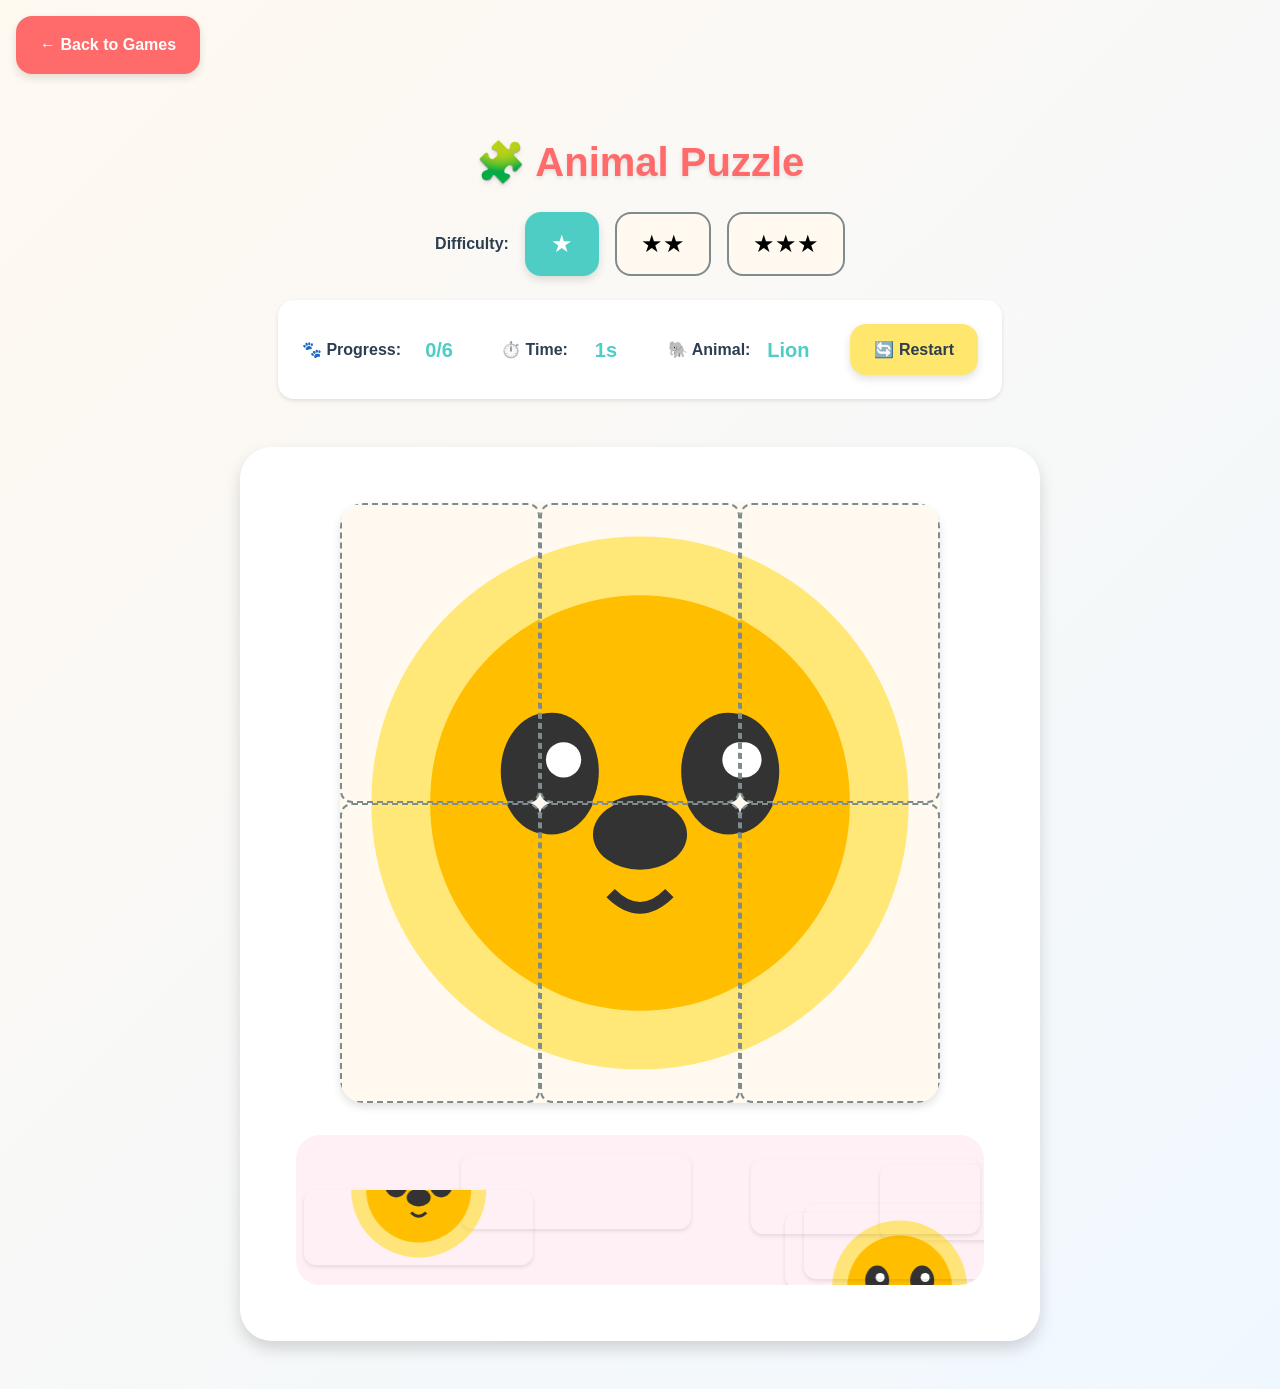
==== games/animal-puzzle/index.html @ bbc455f8 "feat(high-scores): add high scores to Animal Puzzle and Shape Builder - Animal Puzzle: Track fastest" ====
<!DOCTYPE html>
<html lang="en">
<head>
  <meta charset="UTF-8">
  <meta name="viewport" content="width=device-width, initial-scale=1.0">
  <title>Animal Puzzle - FunWebGames</title>
  <link rel="stylesheet" href="../../css/shared.css">
  <link rel="stylesheet" href="style.css">
  <meta name="description" content="Drag-and-drop jigsaw puzzle with cute animal pictures">
</head>
<body>
  <a href="../../index.html" class="btn btn-back">← Back to Games</a>

  <main class="game-container">
    <header class="game-header">
      <h1>🧩 Animal Puzzle</h1>
      
      <div class="difficulty-selector">
        <span class="difficulty-label">Difficulty:</span>
        <button class="difficulty-btn" data-level="easy" aria-label="Easy difficulty">★</button>
        <button class="difficulty-btn" data-level="medium" aria-label="Medium difficulty">★★</button>
        <button class="difficulty-btn" data-level="hard" aria-label="Hard difficulty">★★★</button>
      </div>

      <div class="stats-bar">
        <div class="stat">
          <span class="stat-label">🐾 Progress:</span>
          <span id="progress" class="stat-value">0/6</span>
        </div>
        <div class="stat">
          <span class="stat-label">⏱️ Time:</span>
          <span id="timer" class="stat-value">0s</span>
        </div>
        <div class="stat">
          <span class="stat-label">🐘 Animal:</span>
          <span id="animal-name" class="stat-value">Cat</span>
        </div>
        <button id="restart-btn" class="btn btn-secondary">🔄 Restart</button>
      </div>
    </header>

    <div class="game-area">
      <div class="puzzle-container">
        <div id="puzzle-board" class="puzzle-board">
          <!-- Ghost outlines and pieces will be generated by JavaScript -->
        </div>
        <div id="piece-pool" class="piece-pool">
          <!-- Scattered puzzle pieces will appear here -->
        </div>
      </div>
    </div>

    <div id="celebration-modal" class="modal hidden">
      <div class="modal-content">
        <div class="celebration">
          <h2 class="celebration__title">🎉 Puzzle Complete! 🎉</h2>
          <p class="celebration__message">You assembled the <span id="final-animal"></span>!</p>
          <p class="celebration__stats" id="final-time-display"></p>
          <p class="celebration__best" id="best-time-display"></p>
          <button id="play-again-btn" class="btn btn-primary">🎮 Play Again</button>
        </div>
      </div>
    </div>
  </main>

  <script src="../../js/highscore.js"></script>
  <script src="script.js"></script>
</body>
</html>
---- css/shared.css ----
/* FunWebGames - Shared Stylesheet */
/* Follows GR-2: Visual Design (Apple-Inspired) */

/* ===== CSS Variables ===== */
:root {
  /* Primary Colors - Bright and Playful */
  --color-red: #FF6B6B;
  --color-blue: #4ECDC4;
  --color-yellow: #FFE66D;
  --color-green: #95E1D3;
  --color-purple: #DDA0DD;
  --color-orange: #FFB347;
  
  /* Pastel Backgrounds */
  --bg-light: #FFF9F0;
  --bg-soft-blue: #F0F8FF;
  --bg-soft-pink: #FFF0F5;
  --bg-soft-green: #F0FFF0;
  
  /* Text Colors */
  --text-dark: #2C3E50;
  --text-light: #7F8C8D;
  
  /* Shadows - Apple-inspired depth */
  --shadow-sm: 0 2px 4px rgba(0, 0, 0, 0.1);
  --shadow-md: 0 4px 8px rgba(0, 0, 0, 0.12);
  --shadow-lg: 0 8px 16px rgba(0, 0, 0, 0.15);
  --shadow-hover: 0 12px 24px rgba(0, 0, 0, 0.2);
  
  /* Border Radius - Rounded corners ≥ 12px */
  --radius-sm: 12px;
  --radius-md: 16px;
  --radius-lg: 24px;
  --radius-xl: 32px;
  
  /* Spacing */
  --spacing-xs: 8px;
  --spacing-sm: 16px;
  --spacing-md: 24px;
  --spacing-lg: 32px;
  --spacing-xl: 48px;
  
  /* Touch Targets - Minimum 48x48px */
  --touch-target: 48px;
  
  /* Typography - Playful sans-serif */
  --font-family: "Comic Sans MS", "Chalkboard SE", "Arial Rounded MT Bold", sans-serif;
}

/* ===== Reset & Base ===== */
* {
  margin: 0;
  padding: 0;
  box-sizing: border-box;
}

html {
  font-size: 16px;
  -webkit-text-size-adjust: 100%;
}

body {
  font-family: var(--font-family);
  background: linear-gradient(135deg, var(--bg-light) 0%, var(--bg-soft-blue) 100%);
  color: var(--text-dark);
  line-height: 1.6;
  min-height: 100vh;
  min-width: 320px;
  max-width: 1920px;
  margin: 0 auto;
}

/* ===== Typography ===== */
h1, h2, h3, h4 {
  font-weight: bold;
  line-height: 1.3;
}

h1 {
  font-size: clamp(1.5rem, 4vw, 2.5rem);
  color: var(--color-red);
  text-shadow: var(--shadow-sm);
}

h2 {
  font-size: clamp(1.25rem, 3vw, 2rem);
  color: var(--color-blue);
}

p {
  font-size: clamp(1rem, 2vw, 1.125rem);
}

/* ===== Buttons ===== */
.btn {
  display: inline-flex;
  align-items: center;
  justify-content: center;
  min-width: var(--touch-target);
  min-height: var(--touch-target);
  padding: var(--spacing-sm) var(--spacing-md);
  font-family: var(--font-family);
  font-size: 1rem;
  font-weight: bold;
  text-decoration: none;
  border: none;
  border-radius: var(--radius-md);
  cursor: pointer;
  transition: all 0.2s ease;
  box-shadow: var(--shadow-md);
}

.btn:hover,
.btn:active {
  transform: translateY(-2px);
  box-shadow: var(--shadow-hover);
}

.btn:active {
  transform: translateY(0);
}

.btn-primary {
  background: var(--color-blue);
  color: white;
}

.btn-secondary {
  background: var(--color-yellow);
  color: var(--text-dark);
}

.btn-back {
  position: fixed;
  top: var(--spacing-sm);
  left: var(--spacing-sm);
  z-index: 1000;
  background: var(--color-red);
  color: white;
  border-radius: var(--radius-md);
  box-shadow: var(--shadow-md);
}

/* ===== Game Card Grid ===== */
.game-grid {
  display: grid;
  grid-template-columns: repeat(1, 1fr);
  gap: var(--spacing-md);
  padding: var(--spacing-md);
  max-width: 1200px;
  margin: 0 auto;
}

@media (min-width: 640px) {
  .game-grid {
    grid-template-columns: repeat(2, 1fr);
  }
}

@media (min-width: 1024px) {
  .game-grid {
    grid-template-columns: repeat(3, 1fr);
  }
}

/* ===== Game Card ===== */
.game-card {
  display: block;
  text-decoration: none;
  color: inherit;
  background: white;
  border-radius: var(--radius-lg);
  padding: var(--spacing-md);
  box-shadow: var(--shadow-md);
  transition: all 0.3s ease;
  cursor: pointer;
  min-height: 200px;
  display: flex;
  flex-direction: column;
  align-items: center;
  justify-content: center;
  gap: var(--spacing-sm);
}

.game-card:hover,
.game-card:active {
  transform: translateY(-8px);
  box-shadow: var(--shadow-hover);
}

.game-card__emoji {
  font-size: clamp(3rem, 8vw, 5rem);
  line-height: 1;
}

.game-card__thumbnail {
  width: 100%;
  height: 120px;
  background: linear-gradient(135deg, var(--color-green) 0%, var(--color-blue) 100%);
  border-radius: var(--radius-md);
  display: flex;
  align-items: center;
  justify-content: center;
  font-size: clamp(2rem, 6vw, 4rem);
  box-shadow: var(--shadow-sm);
}

.game-card__name {
  font-size: clamp(1rem, 2.5vw, 1.25rem);
  font-weight: bold;
  color: var(--text-dark);
  text-align: center;
}

/* ===== Page Header ===== */
.page-header {
  text-align: center;
  padding: var(--spacing-lg) var(--spacing-md);
  background: linear-gradient(135deg, var(--bg-soft-pink) 0%, var(--bg-soft-green) 100%);
  border-radius: var(--radius-xl);
  margin: var(--spacing-md);
  box-shadow: var(--shadow-md);
}

.page-header__title {
  margin-bottom: var(--spacing-xs);
}

.page-header__subtitle {
  color: var(--text-light);
  font-size: clamp(0.875rem, 2vw, 1rem);
}

/* ===== Game Container ===== */
.game-container {
  min-height: 100vh;
  padding: var(--spacing-xl) var(--spacing-md);
  padding-top: calc(var(--spacing-xl) + var(--touch-target) + var(--spacing-sm));
  display: flex;
  flex-direction: column;
  align-items: center;
  justify-content: center;
}

.game-area {
  background: white;
  border-radius: var(--radius-xl);
  padding: var(--spacing-lg);
  box-shadow: var(--shadow-lg);
  max-width: 800px;
  width: 100%;
}

/* ===== Animations ===== */
@keyframes bounce {
  0%, 100% {
    transform: translateY(0);
  }
  50% {
    transform: translateY(-10px);
  }
}

@keyframes pulse {
  0%, 100% {
    transform: scale(1);
  }
  50% {
    transform: scale(1.05);
  }
}

@keyframes sparkle {
  0%, 100% {
    opacity: 1;
    transform: scale(1);
  }
  50% {
    opacity: 0.5;
    transform: scale(1.2);
  }
}

@keyframes confetti {
  0% {
    transform: translateY(0) rotate(0deg);
    opacity: 1;
  }
  100% {
    transform: translateY(-100px) rotate(720deg);
    opacity: 0;
  }
}

@keyframes slide-in {
  0% {
    transform: translateX(-100%);
    opacity: 0;
  }
  100% {
    transform: translateX(0);
    opacity: 1;
  }
}

.animate-bounce {
  animation: bounce 1s ease infinite;
}

.animate-pulse {
  animation: pulse 1.5s ease infinite;
}

.animate-sparkle {
  animation: sparkle 0.8s ease infinite;
}

.animate-confetti {
  animation: confetti 1.5s ease-out forwards;
}

.animate-slide-in {
  animation: slide-in 0.5s ease-out forwards;
}

/* ===== Component Classes ===== */
.card {
  background: white;
  border-radius: var(--radius-lg);
  padding: var(--spacing-md);
  box-shadow: var(--shadow-md);
  transition: all 0.3s ease;
}

.card:hover {
  transform: translateY(-4px);
  box-shadow: var(--shadow-hover);
}

.celebration {
  display: inline-block;
  font-size: 2rem;
  animation: bounce 0.6s ease infinite;
}

/* ===== Utility Classes ===== */
.text-center {
  text-align: center;
}

.mt-sm {
  margin-top: var(--spacing-sm);
}

.mt-md {
  margin-top: var(--spacing-md);
}

.mb-sm {
  margin-bottom: var(--spacing-sm);
}

.mb-md {
  margin-bottom: var(--spacing-md);
}

.hidden {
  display: none !important;
}

/* ===== Page Footer ===== */
.page-footer {
  text-align: center;
  padding: var(--spacing-lg) var(--spacing-md);
  margin-top: var(--spacing-lg);
}

.btn--small {
  min-width: auto;
  min-height: auto;
  padding: var(--spacing-xs) var(--spacing-sm);
  font-size: 0.875rem;
}

.btn--secondary {
  background: var(--text-light);
  color: white;
  border: 2px solid var(--text-light);
}

.btn--secondary:hover,
.btn--secondary:active {
  background: var(--text-dark);
  border-color: var(--text-dark);
}

/* ===== Accessibility ===== */
@media (prefers-reduced-motion: reduce) {
  *,
  *::before,
  *::after {
    animation-duration: 0.01ms !important;
    animation-iteration-count: 1 !important;
    transition-duration: 0.01ms !important;
  }
}

/* Focus styles for keyboard navigation */
.btn:focus,
.game-card:focus {
  outline: 3px solid var(--color-orange);
  outline-offset: 2px;
}
---- games/animal-puzzle/style.css ----
/* Animal Puzzle Game - Specific Styles */

.game-header {
  text-align: center;
  padding: var(--spacing-md);
  margin-bottom: var(--spacing-md);
}

.game-header h1 {
  margin-bottom: var(--spacing-md);
}

.difficulty-selector {
  display: flex;
  align-items: center;
  justify-content: center;
  gap: var(--spacing-sm);
  margin-bottom: var(--spacing-md);
  flex-wrap: wrap;
}

.difficulty-label {
  font-weight: bold;
  color: var(--text-dark);
}

.difficulty-btn {
  min-width: var(--touch-target);
  min-height: var(--touch-target);
  padding: var(--spacing-sm) var(--spacing-md);
  font-size: 1.5rem;
  background: var(--bg-light);
  border: 2px solid var(--text-light);
  border-radius: var(--radius-md);
  cursor: pointer;
  transition: all 0.2s ease;
}

.difficulty-btn:hover,
.difficulty-btn:focus {
  background: var(--color-yellow);
  border-color: var(--color-yellow);
  transform: scale(1.1);
}

.difficulty-btn.active {
  background: var(--color-blue);
  border-color: var(--color-blue);
  color: white;
  box-shadow: var(--shadow-md);
}

.stats-bar {
  display: flex;
  align-items: center;
  justify-content: center;
  gap: var(--spacing-lg);
  flex-wrap: wrap;
  background: white;
  padding: var(--spacing-md);
  border-radius: var(--radius-md);
  box-shadow: var(--shadow-sm);
}

.stat {
  display: flex;
  align-items: center;
  gap: var(--spacing-xs);
}

.stat-label {
  font-weight: bold;
}

.stat-value {
  font-size: 1.25rem;
  font-weight: bold;
  color: var(--color-blue);
  min-width: 60px;
  text-align: center;
}

.puzzle-container {
  display: flex;
  flex-direction: column;
  gap: var(--spacing-lg);
  padding: var(--spacing-md);
}

.puzzle-board {
  position: relative;
  width: 100%;
  max-width: 500px;
  aspect-ratio: 1;
  margin: 0 auto;
  background: var(--bg-light);
  border-radius: var(--radius-lg);
  box-shadow: var(--shadow-md);
  overflow: hidden;
}

@media (min-width: 768px) {
  .puzzle-board {
    max-width: 600px;
  }
}

.piece-grid {
  display: grid;
  width: 100%;
  height: 100%;
  position: relative;
}

.ghost-outline {
  position: absolute;
  background: rgba(255, 255, 255, 0.3);
  border: 2px dashed var(--text-light);
  border-radius: var(--radius-sm);
  transition: all 0.3s ease;
}

.ghost-outline.filled {
  background: transparent;
  border-color: transparent;
}

.puzzle-piece {
  position: absolute;
  cursor: grab;
  touch-action: none;
  z-index: 100;
  transition: transform 0.1s ease, box-shadow 0.2s ease;
  user-select: none;
  -webkit-user-select: none;
}

.puzzle-piece:active {
  cursor: grabbing;
}

.puzzle-piece.dragging {
  z-index: 1000;
  transform: scale(1.1);
  box-shadow: var(--shadow-lg);
}

.puzzle-piece.placed {
  cursor: default;
  pointer-events: none;
  animation: place-piece 0.3s ease;
}

.puzzle-piece.placed.correct {
  animation: glow-piece 0.5s ease;
}

@keyframes place-piece {
  0% {
    transform: scale(1.1);
  }
  100% {
    transform: scale(1);
  }
}

@keyframes glow-piece {
  0%, 100% {
    box-shadow: 0 0 5px var(--color-green);
  }
  50% {
    box-shadow: 0 0 20px var(--color-green), 0 0 30px var(--color-green);
  }
}

.piece-pool {
  min-height: 150px;
  background: var(--bg-soft-pink);
  border-radius: var(--radius-lg);
  padding: var(--spacing-md);
  position: relative;
  overflow: hidden;
}

.piece-pool::before {
  content: 'Drag pieces from here!';
  position: absolute;
  top: 50%;
  left: 50%;
  transform: translate(-50%, -50%);
  color: var(--text-light);
  font-weight: bold;
  font-size: 1.25rem;
  opacity: 0.5;
  pointer-events: none;
}

.piece-pool.has-pieces::before {
  display: none;
}

/* Animal Completion Animation */
.animal-complete .puzzle-board {
  animation: celebrate-animal 1s ease infinite;
}

@keyframes celebrate-animal {
  0%, 100% {
    transform: scale(1);
  }
  50% {
    transform: scale(1.02);
  }
}

.animal-bounce {
  animation: animal-bounce 0.5s ease 3;
}

@keyframes animal-bounce {
  0%, 100% {
    transform: translateY(0);
  }
  50% {
    transform: translateY(-10px);
  }
}

/* Modal */
.modal {
  position: fixed;
  top: 0;
  left: 0;
  width: 100%;
  height: 100%;
  background: rgba(0, 0, 0, 0.5);
  display: flex;
  align-items: center;
  justify-content: center;
  z-index: 2000;
  animation: fade-in 0.3s ease;
}

.modal-content {
  background: white;
  border-radius: var(--radius-xl);
  padding: var(--spacing-xl);
  max-width: 400px;
  width: 90%;
  box-shadow: var(--shadow-lg);
  animation: slide-in-up 0.3s ease;
}

/* Confetti */
#confetti-container {
  position: fixed;
  top: 0;
  left: 0;
  width: 100%;
  height: 100%;
  pointer-events: none;
  z-index: 1500;
  overflow: hidden;
}

/* Confetti Animation */
.confetti {
  position: absolute;
  width: 10px;
  height: 10px;
  top: -10px;
  animation: confetti-fall 3s ease-out forwards;
}

@keyframes confetti-fall {
  0% {
    transform: translateY(0) rotate(0deg);
    opacity: 1;
  }
  100% {
    transform: translateY(100vh) rotate(720deg);
    opacity: 0;
  }
}

@keyframes fade-in {
  from { opacity: 0; }
  to { opacity: 1; }
}

@keyframes slide-in-up {
  from {
    transform: translateY(50px);
    opacity: 0;
  }
  to {
    transform: translateY(0);
    opacity: 1;
  }
}

/* Responsive Adjustments */
@media (max-width: 768px) {
  .stats-bar {
    flex-direction: column;
    gap: var(--space-sm);
  }
  
  .puzzle-board {
    max-width: 100%;
  }
}

@media (max-width: 480px) {
  .difficulty-selector {
    flex-direction: column;
    align-items: stretch;
  }
  
  .difficulty-btn {
    width: 100%;
  }
}
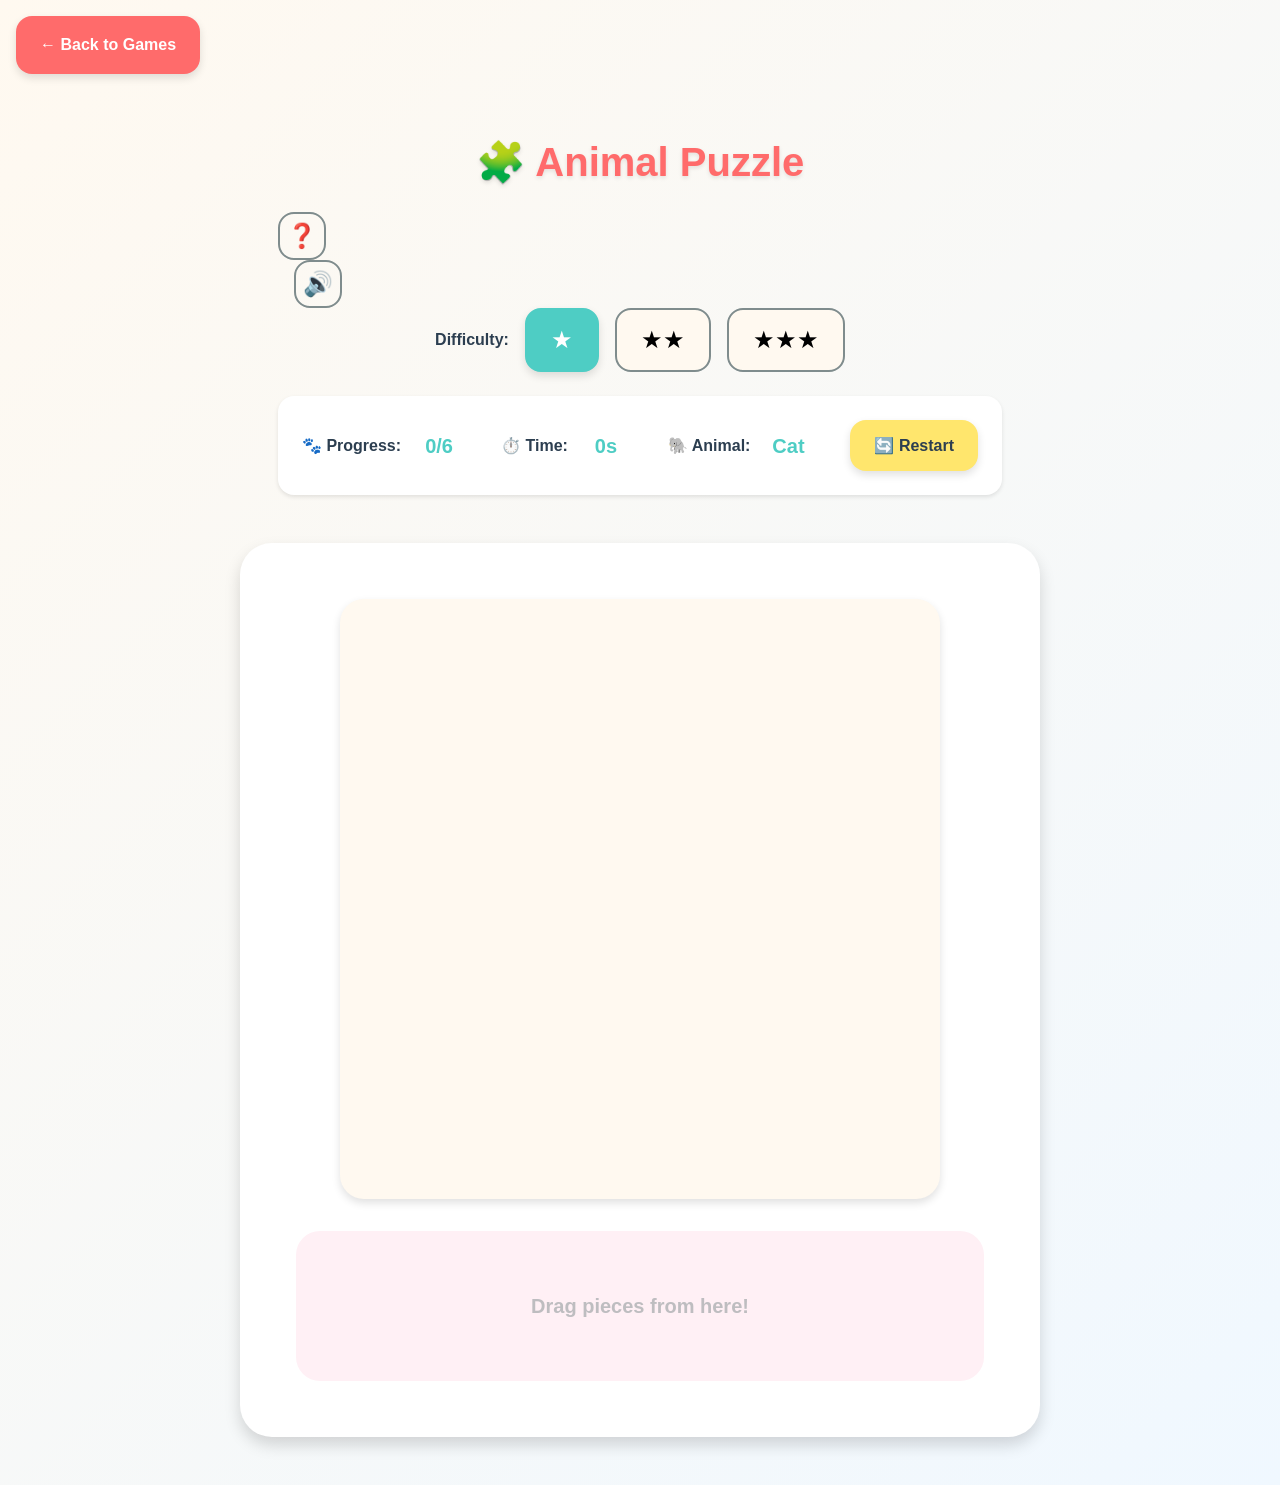
==== commit d829acb9: "feat(sound): add global sound toggle to all 10 games - Create js/sound-toggle.js: global mute/unmute" ====
--- a/games/animal-puzzle/index.html
+++ b/games/animal-puzzle/index.html
@@ -9,11 +9,15 @@
   <meta name="description" content="Drag-and-drop jigsaw puzzle with cute animal pictures">
 </head>
 <body>
+  <!-- Skip Link for Accessibility -->
+  <a href="#puzzle-board" class="skip-link">Skip to puzzle</a>
+  
   <a href="../../index.html" class="btn btn-back">← Back to Games</a>
 
-  <main class="game-container">
+  <main class="game-container" role="main">
     <header class="game-header">
       <h1>🧩 Animal Puzzle</h1>
+      <button class="help-btn" id="help-btn" aria-label="Show help" title="Help">❓</button>
       
       <div class="difficulty-selector">
         <span class="difficulty-label">Difficulty:</span>
@@ -64,6 +68,8 @@
   </main>
 
   <script src="../../js/highscore.js"></script>
+  <script src="../../js/help-modal.js"></script>
+  <script src="../../js/sound-toggle.js"></script>
   <script src="script.js"></script>
 </body>
 </html>
--- a/css/shared.css
+++ b/css/shared.css
@@ -394,6 +394,28 @@
   border-color: var(--text-dark);
 }
 
+/* ===== Skip Link (Accessibility) ===== */
+.skip-link {
+  position: absolute;
+  top: -100%;
+  left: 50%;
+  transform: translateX(-50%);
+  background: var(--color-blue);
+  color: white;
+  padding: var(--spacing-sm) var(--spacing-md);
+  border-radius: var(--radius-md);
+  text-decoration: none;
+  font-weight: bold;
+  z-index: 10000;
+  transition: top 0.3s ease;
+}
+
+.skip-link:focus {
+  top: var(--spacing-sm);
+  outline: 3px solid var(--color-orange);
+  outline-offset: 2px;
+}
+
 /* ===== Accessibility ===== */
 @media (prefers-reduced-motion: reduce) {
   *,
@@ -411,3 +433,118 @@
   outline: 3px solid var(--color-orange);
   outline-offset: 2px;
 }
+
+/* ===== Help Modal ===== */
+.help-modal {
+  position: fixed;
+  top: 0;
+  left: 0;
+  width: 100%;
+  height: 100%;
+  background: rgba(0, 0, 0, 0.5);
+  display: flex;
+  align-items: center;
+  justify-content: center;
+  z-index: 9999;
+  opacity: 0;
+  visibility: hidden;
+  transition: opacity 0.3s ease, visibility 0.3s ease;
+}
+
+.help-modal.visible {
+  opacity: 1;
+  visibility: visible;
+}
+
+.help-modal__content {
+  background: white;
+  border-radius: var(--radius-xl);
+  padding: var(--spacing-lg);
+  max-width: 500px;
+  width: 90%;
+  box-shadow: var(--shadow-lg);
+  text-align: center;
+  position: relative;
+}
+
+.help-modal__title {
+  font-size: clamp(1.5rem, 4vw, 2rem);
+  color: var(--color-red);
+  margin-bottom: var(--spacing-md);
+}
+
+.help-modal__instructions {
+  font-size: clamp(1rem, 2.5vw, 1.25rem);
+  color: var(--text-dark);
+  line-height: 1.6;
+  margin-bottom: var(--spacing-lg);
+}
+
+.help-modal__emoji {
+  font-size: clamp(3rem, 8vw, 5rem);
+  margin: var(--spacing-md) 0;
+  display: block;
+}
+
+.help-modal__close {
+  min-width: 150px;
+}
+
+.help-btn {
+  background: transparent;
+  border: 2px solid var(--text-light);
+  border-radius: var(--radius-md);
+  width: var(--touch-target);
+  height: var(--touch-target);
+  display: flex;
+  align-items: center;
+  justify-content: center;
+  font-size: 1.5rem;
+  cursor: pointer;
+  transition: all 0.2s ease;
+}
+
+.help-btn:hover,
+.help-btn:active {
+  background: var(--bg-soft-blue);
+  border-color: var(--color-blue);
+  transform: scale(1.05);
+}
+
+.help-btn:focus {
+  outline: 3px solid var(--color-orange);
+  outline-offset: 2px;
+}
+
+/* ===== Sound Toggle Button ===== */
+.sound-toggle-btn {
+  background: transparent;
+  border: 2px solid var(--text-light);
+  border-radius: var(--radius-md);
+  width: var(--touch-target);
+  height: var(--touch-target);
+  display: flex;
+  align-items: center;
+  justify-content: center;
+  font-size: 1.5rem;
+  cursor: pointer;
+  transition: all 0.2s ease;
+  margin-left: var(--spacing-sm);
+}
+
+.sound-toggle-btn:hover,
+.sound-toggle-btn:active {
+  background: var(--bg-soft-blue);
+  border-color: var(--color-blue);
+  transform: scale(1.05);
+}
+
+.sound-toggle-btn:focus {
+  outline: 3px solid var(--color-orange);
+  outline-offset: 2px;
+}
+
+.sound-toggle-btn.muted {
+  border-color: var(--color-red);
+  background: var(--bg-soft-pink);
+}
